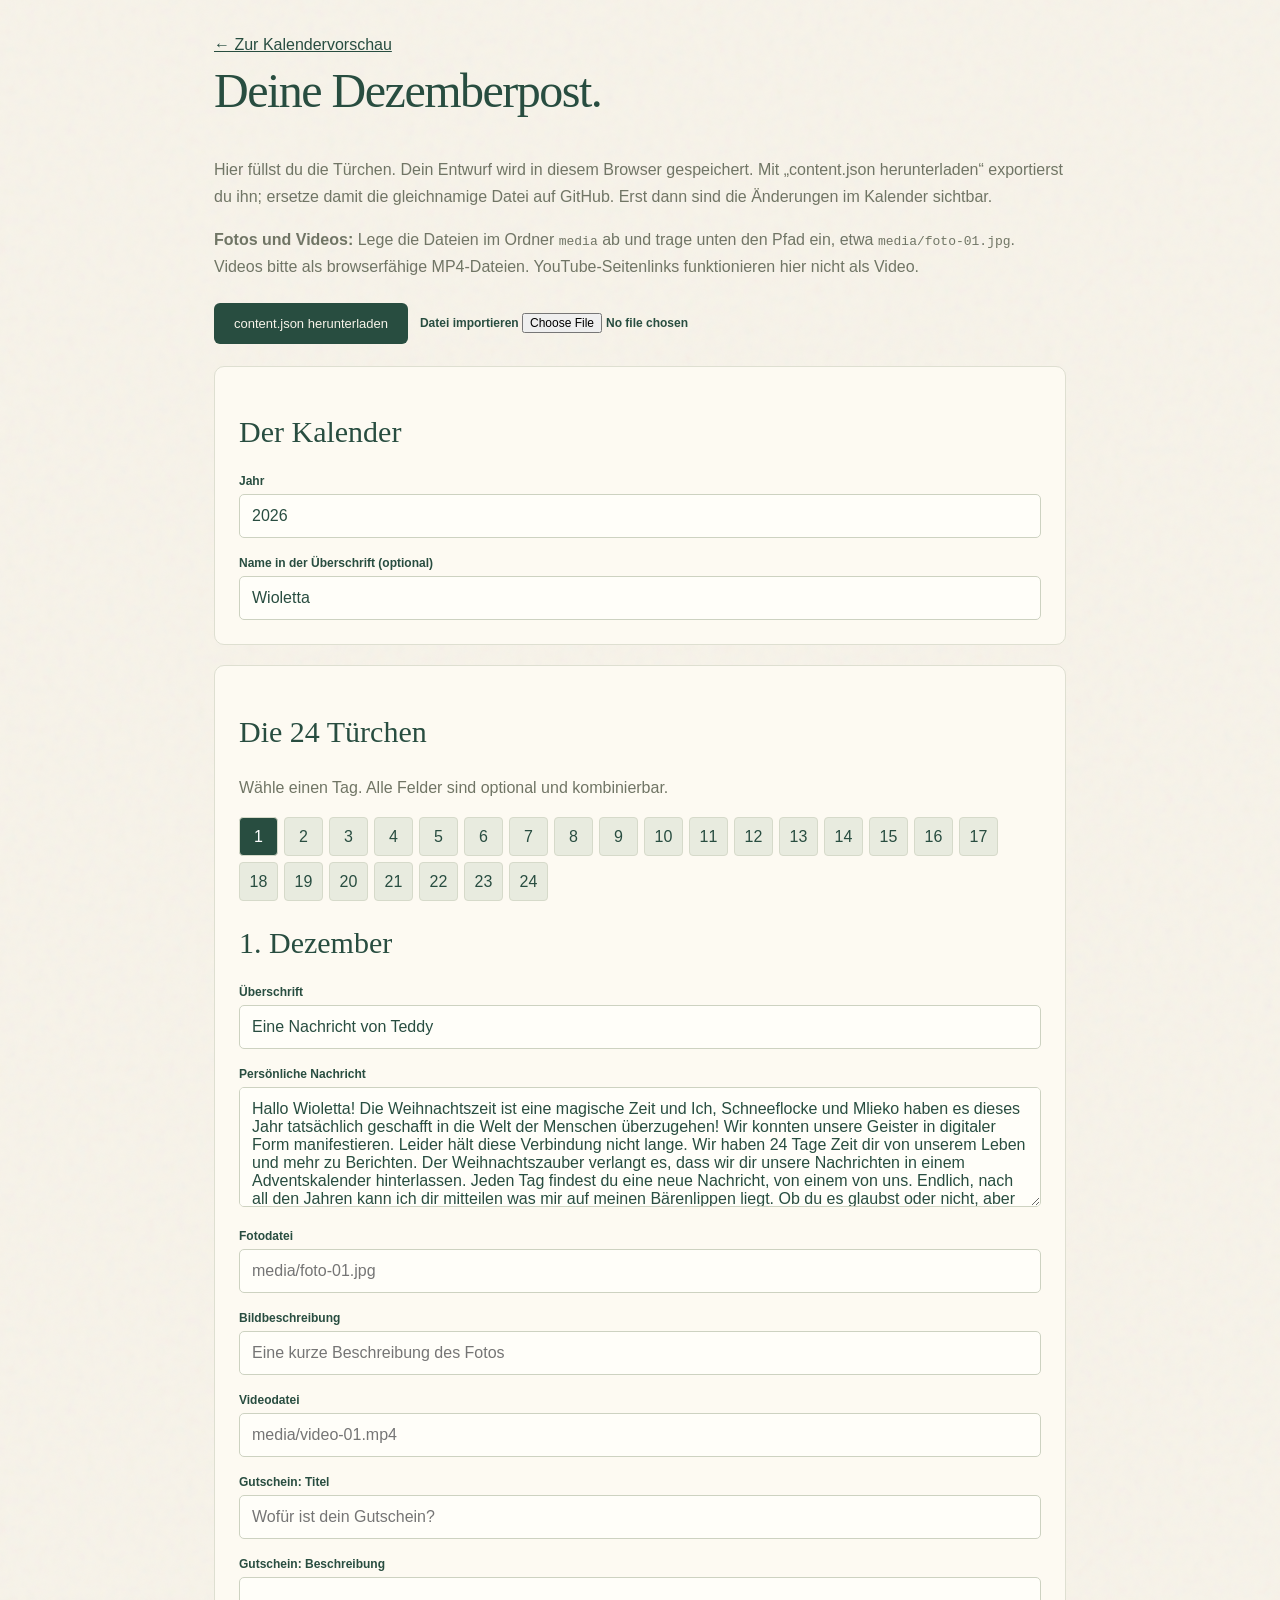
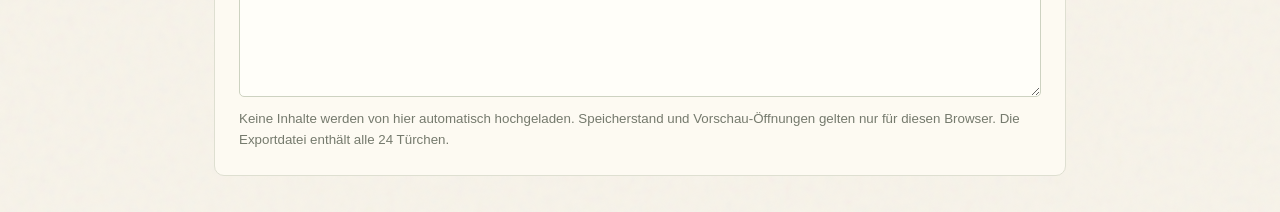
==== adventskalender/editor.html @ 85d95d6c "Add files via upload" ====
<!doctype html><html lang="de"><head><meta charset="utf-8"><meta name="viewport" content="width=device-width,initial-scale=1"><title>Inhalte bearbeiten · Dezemberpost</title><link rel="stylesheet" href="./style.css"><link rel="icon" href="./assets/icon.svg"><script src="./editor.js" defer></script></head><body><main class="editor"><a href="./?vorschau=1">← Zur Kalendervorschau</a><h1>Deine Dezemberpost.</h1><p>Hier füllst du die Türchen. Dein Entwurf wird in diesem Browser gespeichert. Mit „content.json herunterladen“ exportierst du ihn; ersetze damit die gleichnamige Datei auf GitHub. Erst dann sind die Änderungen im Kalender sichtbar.</p><p><strong>Fotos und Videos:</strong> Lege die Dateien im Ordner <code>media</code> ab und trage unten den Pfad ein, etwa <code>media/foto-01.jpg</code>. Videos bitte als browserfähige MP4-Dateien. YouTube-Seitenlinks funktionieren hier nicht als Video.</p><div class="editor-actions"><button class="primary-button" id="export">content.json herunterladen</button><label for="import" style="margin:0">Datei importieren <input id="import" type="file" accept="application/json,.json"></label><span id="status" class="saved" role="status"></span></div><section class="editor-panel"><h2>Der Kalender</h2><label for="year">Jahr</label><input id="year" required type="number" min="2000" max="2200"><label for="name">Name in der Überschrift (optional)</label><input id="name" placeholder="Ihr Name"><input id="greeting" type="hidden"></section><section class="editor-panel"><h2>Die 24 Türchen</h2><p>Wähle einen Tag. Alle Felder sind optional und kombinierbar.</p><nav class="editor-nav" id="day-nav" aria-label="Tag auswählen"></nav><h2 id="day-heading">1. Dezember</h2><label for="title">Überschrift</label><input id="title"><label for="text">Persönliche Nachricht</label><textarea id="text"></textarea><label for="image">Fotodatei</label><input id="image" placeholder="media/foto-01.jpg"><label for="imageAlt">Bildbeschreibung</label><input id="imageAlt" placeholder="Eine kurze Beschreibung des Fotos"><label for="video">Videodatei</label><input id="video" placeholder="media/video-01.mp4"><label for="voucherTitle">Gutschein: Titel</label><input id="voucherTitle" placeholder="Wofür ist dein Gutschein?"><label for="voucherDescription">Gutschein: Beschreibung</label><textarea id="voucherDescription"></textarea><small>Keine Inhalte werden von hier automatisch hochgeladen. Speicherstand und Vorschau-Öffnungen gelten nur für diesen Browser. Die Exportdatei enthält alle 24 Türchen.</small></section></main></body></html>
---- adventskalender/style.css ----
:root{--paper:#f7f3e9;--ink:#284d40;--muted:#7b8072;--red:#a84f40;--line:#dedfd1;--serif:Georgia,'Times New Roman',serif;font-family:Arial,Helvetica,sans-serif;color:var(--ink);background:var(--paper);font-synthesis:none}*{box-sizing:border-box}body{margin:0;background-image:url("data:image/svg+xml,%3Csvg viewBox='0 0 160 160' xmlns='http://www.w3.org/2000/svg'%3E%3Cfilter id='n'%3E%3CfeTurbulence type='fractalNoise' baseFrequency='.8' numOctaves='3' stitchTiles='stitch'/%3E%3C/filter%3E%3Cpath fill='%23908060' opacity='.045' filter='url(%23n)' d='M0 0h160v160H0z'/%3E%3C/svg%3E")}button,input,textarea,select{font:inherit}button,a{-webkit-tap-highlight-color:transparent}button{cursor:pointer}a{color:inherit}button:focus-visible,a:focus-visible,input:focus-visible,textarea:focus-visible,select:focus-visible{outline:3px solid #b77543;outline-offset:5px}[hidden]{display:none!important}.calendar-shell{max-width:920px;margin:auto;padding:35px 28px 30px}h1{font:400 clamp(34px,5.7vw,57px)/1.12 var(--serif);letter-spacing:-1.8px;text-align:center;margin:10px 0 38px}h1 em{font-weight:400;color:var(--red)}.doors{display:grid;grid-template-columns:repeat(6,minmax(0,1fr));gap:16px}.door{position:relative;border:1px solid #d7dbcb;border-radius:7px;background:#dbdfcd;color:var(--ink);min-width:0;aspect-ratio:1/.99;padding:0;perspective:650px;isolation:isolate;transition:box-shadow .2s}.door-leaf{position:absolute;inset:0;border-radius:6px;background:#edeedf;display:flex;flex-direction:column;align-items:center;justify-content:center;transform-origin:0 50%;z-index:2;backface-visibility:hidden}.door-leaf:before{content:'';position:absolute;inset:7px;border:1px solid currentColor;opacity:.16;border-radius:3px;pointer-events:none}.door-leaf:after{content:'';position:absolute;right:12px;top:50%;width:4px;height:4px;border-radius:50%;background:currentColor;opacity:.5}.door:nth-child(4n+2) .door-leaf{background:#e6e8dd}.door:nth-child(7n+3){color:#90533f;border-color:#dfcbb8}.door:nth-child(7n+3) .door-leaf{background:#eee1d5}.door:nth-child(8n+5) .door-leaf{background:#e5e8dc}.door:nth-child(6n){color:#f3edda;border-color:#284d40;background:#183c31}.door:nth-child(6n) .door-leaf{background:#284d40}.door:nth-child(11n){color:#f7eddf;border-color:#a85343;background:#743c31}.door:nth-child(11n) .door-leaf{background:#a85343}.door:hover{box-shadow:0 4px 12px #284d4018}.door .motif{font-size:20px;line-height:1;margin-bottom:8px;opacity:.65}.door .number{font:400 36px/1 var(--serif)}.door.locked .motif{opacity:.4}.door.today{box-shadow:0 0 0 2px var(--red);border-color:var(--paper)}.door-animal{position:absolute;bottom:-3px;right:-3px;width:43px;height:47px;z-index:3;pointer-events:none;transform-origin:50% 95%;filter:drop-shadow(0 2px 1px #263b2520)}.door:nth-child(2n) .door-animal{right:auto;left:-3px}.opened-mark{position:absolute;top:10px;right:12px;font-size:13px;z-index:3;pointer-events:none}.door.opening{z-index:5}.door.opening .door-animal{animation:animal-open 1.15s ease-in-out both}.door.opening .door-leaf{animation:door-swing 1.15s ease-in-out both}.door.scolding{z-index:5}.door.scolding .door-animal{animation:animal-scold .7s ease-in-out both}.door.scolding .door-leaf{animation:door-locked .7s ease-in-out both}.door-dialog{border:1px solid #dfdecd;border-radius:18px;background:var(--paper);color:var(--ink);padding:30px;width:min(480px,calc(100% - 30px));max-height:85dvh;box-shadow:0 24px 100px #0003;text-align:center}.door-dialog::backdrop{background:#17342ab0;backdrop-filter:blur(5px)}.eyebrow{font-size:10px;letter-spacing:2px;font-weight:700;line-height:1.6}.door-dialog h2{font:400 32px/1.2 var(--serif);margin:14px 0 18px}.door-dialog p{line-height:1.7;font-size:15px;white-space:pre-line}.close-button{position:absolute;right:12px;top:10px;border:0;background:transparent;color:var(--ink);font-size:28px;width:36px;height:36px}.empty-door{padding:0 0 8px}.empty-symbol{display:none}.empty-door p{color:#7b8072}.door-dialog img,.door-dialog video{display:block;width:100%;border-radius:8px;margin:20px 0}.door-dialog img.dialog-animal{width:115px;height:122px;border-radius:0;margin:14px auto 0}.voucher{padding:24px;border:1px dashed #a57a50;background:#efe7d5;border-radius:8px;margin-top:20px}.voucher h3{font:26px var(--serif)}.voucher button,.primary-button{border:0;border-radius:6px;background:var(--ink);color:var(--paper);padding:13px 20px;font-size:13px}.voucher button:disabled{opacity:.65;cursor:default}.error{color:#9a3d33}.editor{max-width:900px;padding:36px 24px;margin:auto}.editor h1{font-size:48px;letter-spacing:-1.5px;text-align:left}.editor h2{font:30px var(--serif)}.editor p{line-height:1.7;color:#707565}.editor-panel{border:1px solid var(--line);background:#fdfaf2;padding:24px;border-radius:10px;margin-top:20px}.editor label{display:block;font-size:12px;font-weight:700;margin:18px 0 6px}.editor input:not([type=file]),.editor textarea,.editor select{width:100%;padding:12px;border:1px solid #cdd2c1;border-radius:5px;background:#fffef9;color:var(--ink)}.editor textarea{min-height:120px;resize:vertical}.editor-actions{display:flex;gap:12px;flex-wrap:wrap;align-items:center;margin:22px 0}.editor-nav{display:flex;gap:6px;flex-wrap:wrap}.editor-nav button{width:39px;height:39px;background:#e8ebdf;border:1px solid #d6daca;color:var(--ink);border-radius:4px}.editor-nav button.active{background:var(--ink);color:white}.editor small{display:block;color:#757a6d;line-height:1.6;margin-top:7px}.saved{font-size:12px;color:var(--ink)}@keyframes animal-open{0%{transform:translate(0,0) rotate(0)}25%{transform:translate(-10px,-13px) rotate(-12deg) scale(1.25)}45%{transform:translate(-15px,-23px) rotate(9deg) scale(1.4)}65%{transform:translate(-8px,-20px) rotate(-7deg) scale(1.4)}100%{transform:translate(-8px,-20px) rotate(0) scale(1.4)}}@keyframes door-swing{0%,40%{transform:rotateY(0)}70%,100%{transform:rotateY(-108deg)}}@keyframes animal-scold{0%{transform:scale(1)}25%{transform:translateY(-13px) scale(1.4) rotate(-14deg)}45%{transform:translateY(-13px) scale(1.4) rotate(14deg)}65%{transform:translateY(-13px) scale(1.4) rotate(-12deg)}85%,100%{transform:translateY(-13px) scale(1.4)}}@keyframes door-locked{0%,30%,100%{transform:translateX(0)}40%,60%{transform:translateX(-3px)}50%,70%{transform:translateX(3px)}}@media(max-width:650px){.calendar-shell{padding:22px 18px 25px}h1{font-size:37px;letter-spacing:-1.2px;margin:8px 0 27px}.doors{grid-template-columns:repeat(3,minmax(0,1fr));gap:13px}.door{aspect-ratio:1/.88}.door .number{font-size:34px}.door .motif{font-size:17px;margin-bottom:6px}.door-animal{width:39px;height:43px}.door-dialog{padding:28px 23px}.door-dialog h2{font-size:29px}}@media(max-width:360px){h1{font-size:32px}.door-animal{width:34px;height:39px}.door .number{font-size:30px}.doors{gap:11px}}@media(prefers-reduced-motion:reduce){*,*:before,*:after{animation:none!important;transition:none!important;scroll-behavior:auto!important}}
/* The animal reaches for the handle, pulls the two-sided door around its centre,
   then lets go and celebrates. Both movements share one 2.45-second timeline. */
.calendar-app h1{font-size:clamp(30px,5.1vw,52px)}
.door-leaf{display:block;transform-style:preserve-3d;transform-origin:50% 50%;backface-visibility:visible;background:transparent!important}
.door-leaf:before,.door-leaf:after{display:none}
.door-front,.door-back{position:absolute;inset:0;border-radius:6px;backface-visibility:hidden;display:flex;flex-direction:column;align-items:center;justify-content:center;background:#edeedf}
.door-front:before,.door-back:before{content:'';position:absolute;inset:7px;border:1px solid currentColor;opacity:.16;border-radius:3px}
.door-front:after{content:'';position:absolute;right:10%;top:48%;width:7px;height:7px;border:1px solid currentColor;border-radius:50%;background:currentColor;box-shadow:0 1px 2px #0002;opacity:.65}
.door-back{transform:rotateY(180deg);font:36px var(--serif);background:#e2dfca}
.door:nth-child(4n+2) .door-front{background:#e6e8dd}.door:nth-child(7n+3) .door-front{background:#eee1d5}.door:nth-child(8n+5) .door-front{background:#e5e8dc}.door:nth-child(6n) .door-front{background:#284d40}.door:nth-child(6n) .door-back{background:#345f4e}.door:nth-child(11n) .door-front{background:#a85343}.door:nth-child(11n) .door-back{background:#b9725c}
.animal-rig{position:absolute;right:auto;left:var(--animal-start);bottom:-3px;--animal-width:43px;--animal-start:calc(100% - var(--animal-width) + 3px);width:var(--animal-width);height:47px;z-index:3;pointer-events:none;transform-origin:50% 88%;--fur:#fbf5e8;--outline:#423c32;--paw:#514c43}

.door:nth-child(2n) .animal-rig{right:auto;left:-3px}
.door .door-animal,.door:nth-child(2n) .door-animal{position:relative;inset:auto;width:100%;height:100%;z-index:1;transform:none;filter:drop-shadow(0 2px 1px #263b2520)}
.animal-arm{position:absolute;top:68%;height:25%;width:16%;background:var(--fur);border:1px solid var(--outline);border-radius:50% 50% 40% 40%;transform-origin:50% 15%;z-index:2;opacity:0}
.animal-arm:after{content:'';position:absolute;left:-8%;right:-8%;height:40%;bottom:-5%;background:var(--paw);border:1px solid var(--outline);border-radius:50%}
.arm-left{left:26%;transform:rotate(15deg)}.arm-right{right:23%;transform:rotate(-15deg)}
.door.opening{z-index:8}
.door.opening .door-animal{animation:animal-body-turn 2.45s ease-in-out both}
.door.opening .animal-rig{animation:animal-turn-door 2.45s ease-in-out both}
.door.opening .arm-left{animation:paw-reach-left 2.45s ease-in-out both}
.door.opening .arm-right{animation:paw-reach-right 2.45s ease-in-out both}
.door.opening .door-leaf{animation:door-turn-over 2.45s ease-in-out both}
.door.opening .door-front:after{animation:handle-turn 2.45s ease-in-out both}
@keyframes animal-turn-door{
  0%{left:var(--animal-start);bottom:-3px;transform:scale(1) rotate(0)}
  12%{left:65%;bottom:6%;transform:scale(1.15) rotate(-8deg)}
  24%{left:67%;bottom:20%;transform:scale(1.32) rotate(-13deg)}
  34%{left:66%;bottom:20%;transform:scale(1.32) rotate(5deg)}
  48%{left:45%;bottom:18%;transform:scale(1.32) rotate(15deg)}
  63%{left:8%;bottom:14%;transform:scale(1.32) rotate(20deg)}
  76%{left:-15%;bottom:10%;transform:scale(1.32) rotate(10deg)}
  84%{left:3%;bottom:6%;transform:scale(1.25) rotate(-8deg)}
  92%{left:15%;bottom:20%;transform:scale(1.25) rotate(5deg)}
  100%{left:20%;bottom:5%;transform:scale(1.25) rotate(0)}
}
@keyframes door-turn-over{0%,34%{transform:rotateY(0)}48%{transform:rotateY(-45deg)}63%{transform:rotateY(-100deg)}76%,100%{transform:rotateY(-172deg)}}
@keyframes animal-body-turn{0%,12%{transform:scaleX(1)}24%,34%{transform:scaleX(.7) rotate(-6deg)}48%{transform:scaleX(.85) rotate(4deg)}63%,76%{transform:scaleX(.7) rotate(5deg)}84%,100%{transform:scaleX(1)}}
@keyframes paw-reach-left{0%,12%{opacity:0;transform:rotate(15deg)}24%,34%{opacity:1;transform:rotate(105deg) scaleY(1.3)}48%{opacity:1;transform:rotate(65deg) scaleY(1.3)}63%,76%{opacity:1;transform:rotate(-45deg) scaleY(1.3)}84%{opacity:1;transform:rotate(145deg)}92%{opacity:1;transform:rotate(170deg)}100%{opacity:0;transform:rotate(15deg)}}
@keyframes paw-reach-right{0%,12%{opacity:0;transform:rotate(-15deg)}24%,34%{opacity:1;transform:rotate(70deg) scaleY(1.2)}48%{opacity:1;transform:rotate(45deg) scaleY(1.2)}63%,76%{opacity:1;transform:rotate(-65deg) scaleY(1.2)}84%{opacity:1;transform:rotate(-145deg)}92%{opacity:1;transform:rotate(-170deg)}100%{opacity:0;transform:rotate(-15deg)}}
@keyframes handle-turn{0%,24%{transform:scale(1)}30%,34%{transform:scale(.8,1.3)}40%,100%{transform:scale(1)}}
@media(max-width:650px){.calendar-app h1{font-size:clamp(26px,6.8vw,37px);letter-spacing:-1px}.animal-rig{--animal-width:39px;height:43px}}
@media(max-width:360px){.animal-rig{--animal-width:34px;height:39px}}

/* Left-side helpers take two small hops to the same exact starting point.
   The rest of the choreography waits for their arrival at the handle. */
.door:nth-child(2n).opening .animal-rig{animation-name:animal-hop-and-turn;animation-duration:3.1s}
.door:nth-child(2n).opening .door-animal,
.door:nth-child(2n).opening .arm-left,
.door:nth-child(2n).opening .arm-right,
.door:nth-child(2n).opening .door-leaf,
.door:nth-child(2n).opening .door-front:after{animation-delay:.65s}
@keyframes animal-hop-and-turn{
  0%{left:-3px;bottom:-3px;transform:scale(1) rotate(0)}
  5%{left:17%;bottom:12px;transform:scale(1) rotate(-9deg)}
  10%{left:32%;bottom:-3px;transform:scale(1) rotate(0)}
  15%{left:50%;bottom:12px;transform:scale(1) rotate(-9deg)}
  20.9677%{left:var(--animal-start);bottom:-3px;transform:scale(1) rotate(0)}
  30.4516%{left:65%;bottom:6%;transform:scale(1.15) rotate(-8deg)}
  39.9355%{left:67%;bottom:20%;transform:scale(1.32) rotate(-13deg)}
  47.8387%{left:66%;bottom:20%;transform:scale(1.32) rotate(5deg)}
  58.9032%{left:45%;bottom:18%;transform:scale(1.32) rotate(15deg)}
  70.7581%{left:8%;bottom:14%;transform:scale(1.32) rotate(20deg)}
  81.0323%{left:-15%;bottom:10%;transform:scale(1.32) rotate(10deg)}
  87.3548%{left:3%;bottom:6%;transform:scale(1.25) rotate(-8deg)}
  93.6774%{left:15%;bottom:20%;transform:scale(1.25) rotate(5deg)}
  100%{left:20%;bottom:5%;transform:scale(1.25) rotate(0)}
}
/* Personal plush companions. */
.animal-rig[data-animal=teddy]{--fur:#c9bb97;--outline:#665442;--paw:#ded2b2}
.animal-rig[data-animal=cow]{--fur:#f4f2e7;--outline:#665442;--paw:#d9c7a2}
.animal-rig[data-animal=snowflake]{--fur:#edf2ee;--outline:#a1b1a8;--paw:#edf2ee}
/* The reverse of a door identifies a past or already visited day at a glance. */
.door.opened .door-leaf{transform:rotateY(-180deg)}
.door.opened{border-style:dashed;border-color:#a8b29b}
.door.opened .door-back{box-shadow:inset 0 0 20px #fff3}
.door.opened .opened-mark{display:none}
.back-heart{font:22px var(--serif);opacity:.55;margin-bottom:3px}
.back-number{font:32px var(--serif)}
/* Little cottage doors: an arched frame, recessed wooden panels and brass hardware. */
.doors{gap:22px 19px}
.door{
  aspect-ratio:1/1.25;
  border:3px solid #d0c4a8;
  border-radius:48% 48% 6px 6px / 37% 37% 6px 6px;
  background:#384539;
  box-shadow:inset 0 0 0 2px #f4ecda,0 3px 0 #b8ac92,0 5px 9px #493e2714;
}
.door:nth-child(7n+3),.door:nth-child(6n),.door:nth-child(11n){border-color:#d0c4a8;background:#384539}
.door:after{content:'';position:absolute;bottom:-3px;left:-5px;right:-5px;height:5px;border:1px solid #b6a98e;background:linear-gradient(#e3d8bf,#c8b99b);border-radius:2px;z-index:2;pointer-events:none}
.door-leaf{inset:4px;border-radius:inherit}
.door-front,.door-back{
  border-radius:48% 48% 3px 3px / 37% 37% 3px 3px;
  border:1px solid #273b2938;
  box-shadow:inset 2px 2px 2px #ffffff70,inset -2px -2px 3px #23352625;
  background-image:repeating-linear-gradient(90deg,transparent 0 18%,#5e60360a 18% 19%,transparent 19% 20%);
}
.door-front:before{
  inset:13% 15% 39%;border:1px solid currentColor;
  border-radius:48% 48% 2px 2px / 48% 48% 2px 2px;opacity:.27;
  box-shadow:inset 1px 1px 2px #243c3526,1px 1px 0 #fff9;
}
.door-panel{position:absolute;left:15%;right:15%;top:69%;bottom:9%;border:1px solid currentColor;border-radius:2px;opacity:.25;box-shadow:inset 1px 1px 2px #243c3526,1px 1px 0 #fff9}
.door .motif{position:absolute;top:23%;font-size:17px;margin:0}
.door .number{position:absolute;top:40%;font-size:32px;text-shadow:0 1px 0 #fff3}
.door-front:after{display:none}
.door-handle{position:absolute;right:8%;top:55%;width:13px;height:4px;border:1px solid #9d7842;border-radius:3px;background:linear-gradient(#edd7a2,#b78b4a);box-shadow:0 2px 2px #162b2933;transform-origin:75% 50%}
.door-handle:before{content:'';position:absolute;right:0;top:-6px;width:5px;height:15px;border:1px solid #a1804d;border-radius:4px;background:linear-gradient(90deg,#f2dfb0,#b99257);z-index:-1}
.door-hinges{position:absolute;left:0;top:42%;width:4px;height:12px;background:linear-gradient(90deg,#94774c,#e5c78d,#ad8750);border:1px solid #9c8058;border-radius:2px;z-index:3;box-shadow:0 46px 0 -1px #bf9b62;pointer-events:none}
.door.opening .door-handle{animation:handle-turn 2.45s ease-in-out both}
.door:nth-child(2n).opening .door-handle{animation-delay:.65s}
.door.opened{border-style:solid;border-color:#bcb39c}
.door.opened .door-back{box-shadow:inset 2px 2px 3px #23352630,inset -1px -1px 1px #fff8;background-image:repeating-linear-gradient(90deg,transparent 0 24%,#384d3612 24% 25%);}
.door-back:before{inset:12% 14%;border-radius:48% 48% 2px 2px / 35% 35% 2px 2px;opacity:.25;box-shadow:inset 1px 1px 2px #243c3526}
.door.today{box-shadow:inset 0 0 0 2px #f4ecda,0 0 0 2px var(--red),0 4px 9px #493e2725;border-color:#e3d2b0}
.door:hover{box-shadow:inset 0 0 0 2px #f4ecda,0 3px 0 #b8ac92,0 6px 13px #493e2727}
@media(max-width:650px){.doors{gap:19px 14px}.door{aspect-ratio:1/1.2}.door .number{font-size:29px}.door .motif{font-size:15px}.door-hinges{box-shadow:0 34px 0 -1px #bf9b62}.door-handle{width:11px}}
@media(max-width:360px){.door .number{font-size:26px}.doors{gap:17px 12px}}
/* An opened door stays a little ajar: the frame reveals a dark gap on the right. */
.door.opened .door-leaf{transform:rotateY(-155deg)}
.door.opened{background:linear-gradient(90deg,#53604a,#273c30 65%,#182a21);box-shadow:inset 0 0 0 2px #eee5d0,0 3px 0 #b8ac92,0 5px 9px #493e2714}
.door.opened:nth-child(6n),.door.opened:nth-child(11n),.door.opened:nth-child(7n+3){background:linear-gradient(90deg,#53604a,#273c30 65%,#182a21)}

.door.opened .door-back{box-shadow:inset 2px 2px 3px #23352630,inset -1px -1px 1px #fff8,3px 1px 3px #15271e66}
/* Letters keep their original words and give the plush sender room to come alive. */
.door-dialog{width:min(560px,calc(100% - 30px));scrollbar-width:thin;scrollbar-color:#bac3ae transparent;overscroll-behavior:contain}
.door-dialog .dialog-animal{animation:letter-arrival .6s ease-out both}
.door-dialog h2{font-size:29px}
.door-dialog p.letter-text{text-align:left;font-size:16px;line-height:1.85;color:#3e5148;margin:24px 0 8px;white-space:pre-wrap;overflow-wrap:anywhere}
.door-dialog img.dialog-animal{width:140px;height:148px;margin:12px auto 0}
.close-button{z-index:5;background:var(--paper);border-radius:50%}
@keyframes letter-arrival{from{opacity:0;transform:translateY(9px) scale(.96)}to{opacity:1;transform:translateY(0) scale(1)}}
@media(max-width:650px){.door-dialog{padding:28px 24px}.door-dialog h2{font-size:25px}.door-dialog p.letter-text{font-size:15px;line-height:1.8}.door-dialog img.dialog-animal{width:126px;height:133px}}
/* Keep the close button available while a longer letter scrolls underneath. */
.door-dialog{padding:0;overflow:hidden}
#door-content{max-height:calc(85dvh - 2px);overflow-y:auto;overscroll-behavior:contain;padding:30px;scrollbar-width:thin;scrollbar-color:#bac3ae transparent}
@media(max-width:650px){.door-dialog{padding:0}#door-content{padding:28px 24px}}
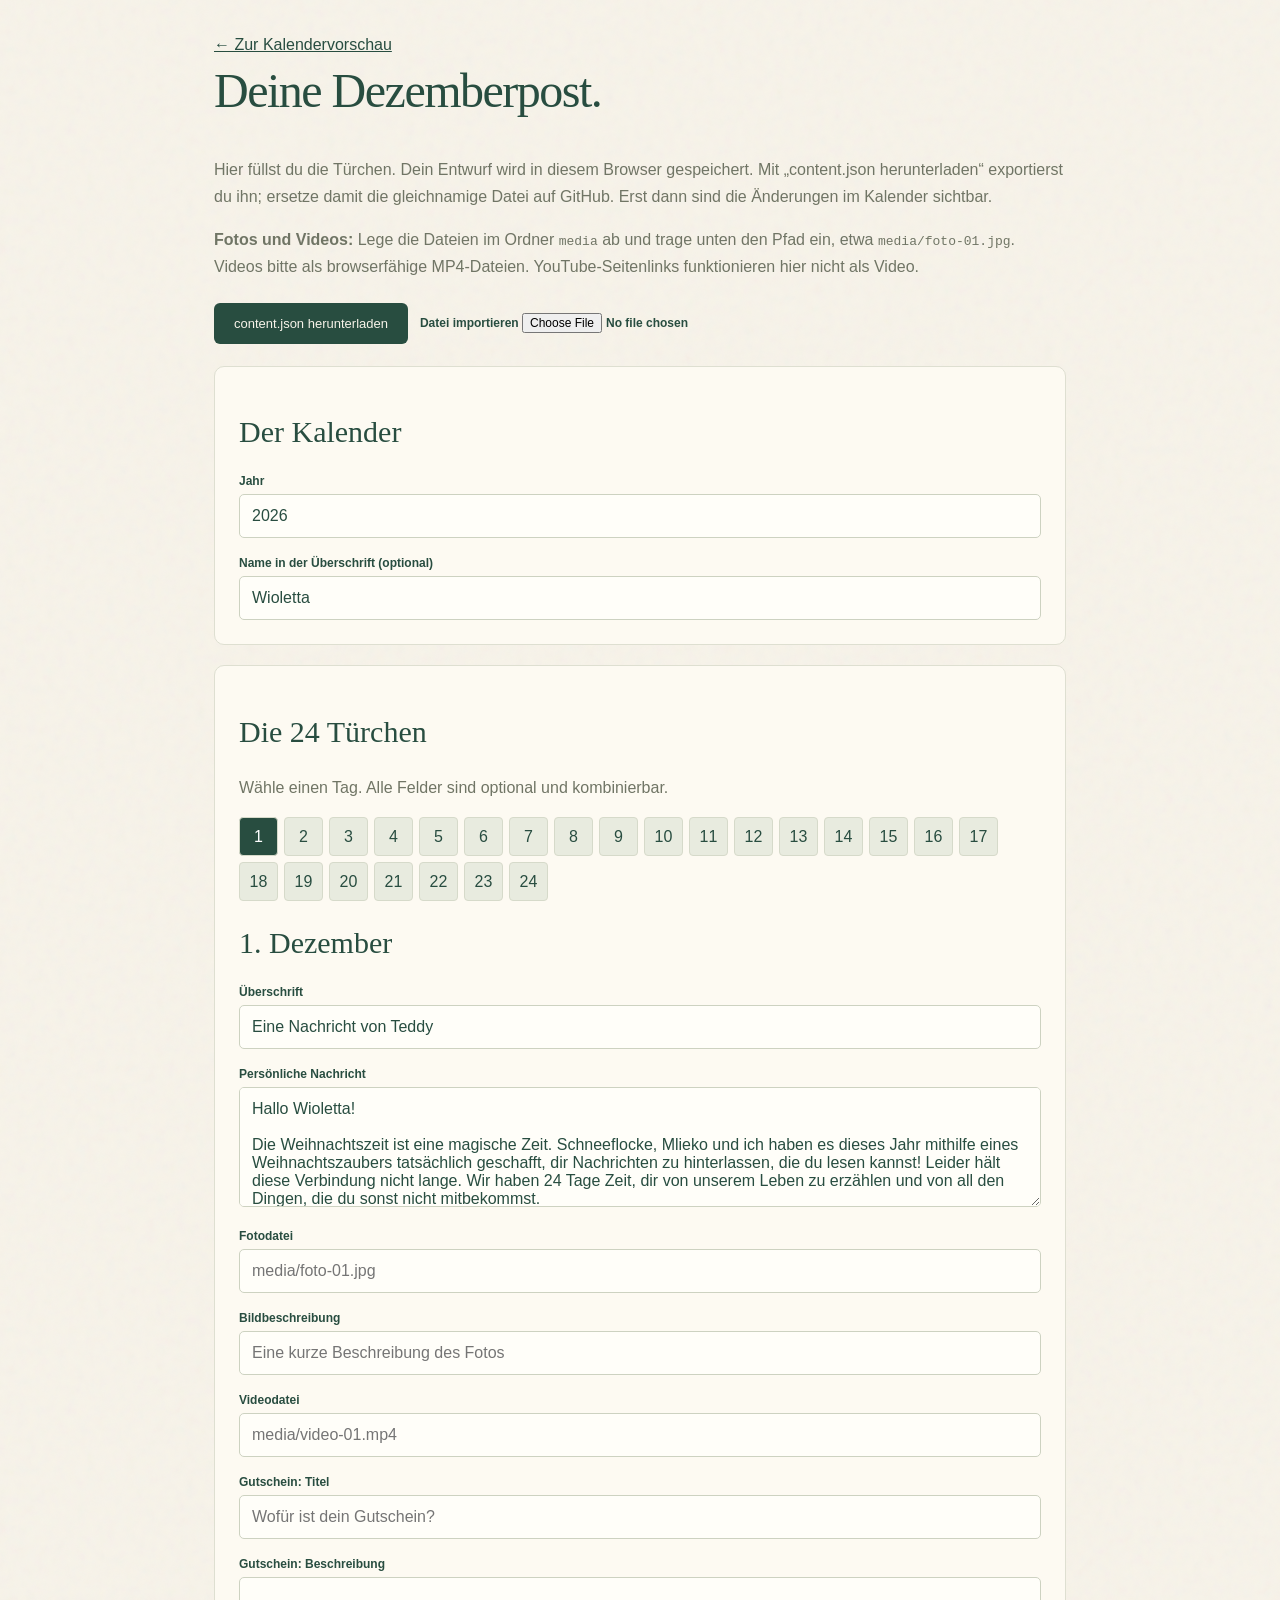
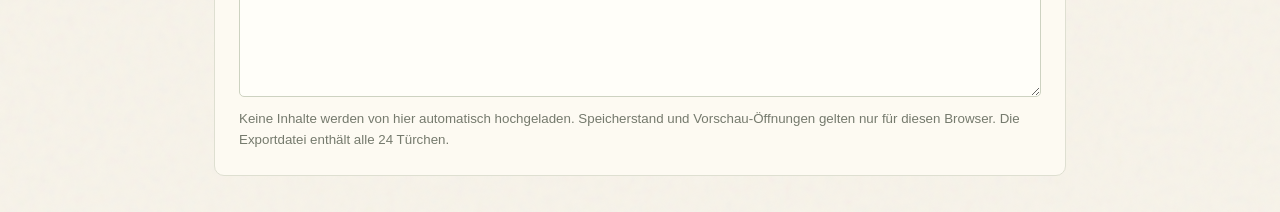
==== commit ead6c08e: "Complete Christmas Eve with three plush companions and Felix farewell letter" ====
--- a/adventskalender/editor.html
+++ b/adventskalender/editor.html
@@ -1 +1 @@
-<!doctype html><html lang="de"><head><meta charset="utf-8"><meta name="viewport" content="width=device-width,initial-scale=1"><title>Inhalte bearbeiten · Dezemberpost</title><link rel="stylesheet" href="./style.css"><link rel="icon" href="./assets/icon.svg"><script src="./editor.js" defer></script></head><body><main class="editor"><a href="./?vorschau=1">← Zur Kalendervorschau</a><h1>Deine Dezemberpost.</h1><p>Hier füllst du die Türchen. Dein Entwurf wird in diesem Browser gespeichert. Mit „content.json herunterladen“ exportierst du ihn; ersetze damit die gleichnamige Datei auf GitHub. Erst dann sind die Änderungen im Kalender sichtbar.</p><p><strong>Fotos und Videos:</strong> Lege die Dateien im Ordner <code>media</code> ab und trage unten den Pfad ein, etwa <code>media/foto-01.jpg</code>. Videos bitte als browserfähige MP4-Dateien. YouTube-Seitenlinks funktionieren hier nicht als Video.</p><div class="editor-actions"><button class="primary-button" id="export">content.json herunterladen</button><label for="import" style="margin:0">Datei importieren <input id="import" type="file" accept="application/json,.json"></label><span id="status" class="saved" role="status"></span></div><section class="editor-panel"><h2>Der Kalender</h2><label for="year">Jahr</label><input id="year" required type="number" min="2000" max="2200"><label for="name">Name in der Überschrift (optional)</label><input id="name" placeholder="Ihr Name"><input id="greeting" type="hidden"></section><section class="editor-panel"><h2>Die 24 Türchen</h2><p>Wähle einen Tag. Alle Felder sind optional und kombinierbar.</p><nav class="editor-nav" id="day-nav" aria-label="Tag auswählen"></nav><h2 id="day-heading">1. Dezember</h2><label for="title">Überschrift</label><input id="title"><label for="text">Persönliche Nachricht</label><textarea id="text"></textarea><label for="image">Fotodatei</label><input id="image" placeholder="media/foto-01.jpg"><label for="imageAlt">Bildbeschreibung</label><input id="imageAlt" placeholder="Eine kurze Beschreibung des Fotos"><label for="video">Videodatei</label><input id="video" placeholder="media/video-01.mp4"><label for="voucherTitle">Gutschein: Titel</label><input id="voucherTitle" placeholder="Wofür ist dein Gutschein?"><label for="voucherDescription">Gutschein: Beschreibung</label><textarea id="voucherDescription"></textarea><small>Keine Inhalte werden von hier automatisch hochgeladen. Speicherstand und Vorschau-Öffnungen gelten nur für diesen Browser. Die Exportdatei enthält alle 24 Türchen.</small></section></main></body></html>
+<!doctype html><html lang="de"><head><meta charset="utf-8"><meta name="viewport" content="width=device-width,initial-scale=1"><title>Inhalte bearbeiten · Dezemberpost</title><link rel="stylesheet" href="./style.css"><link rel="icon" href="./assets/icon.svg"><script src="./editor.js" defer></script></head><body><main class="editor"><a href="./?vorschau=1">← Zur Kalendervorschau</a><h1>Deine Dezemberpost.</h1><p>Hier füllst du die Türchen. Dein Entwurf wird in diesem Browser gespeichert. Mit „content.json herunterladen“ exportierst du ihn; ersetze damit die gleichnamige Datei auf GitHub. Erst dann sind die Änderungen im Kalender sichtbar.</p><p><strong>Fotos und Videos:</strong> Lege die Dateien im Ordner <code>media</code> ab und trage unten den Pfad ein, etwa <code>media/foto-01.jpg</code>. Videos bitte als browserfähige MP4-Dateien. YouTube-Seitenlinks funktionieren hier nicht als Video.</p><div class="editor-actions"><button class="primary-button" id="export">content.json herunterladen</button><label for="import" style="margin:0">Datei importieren <input id="import" type="file" accept="application/json,.json"></label><span id="status" class="saved" role="status"></span></div><section class="editor-panel"><h2>Der Kalender</h2><label for="year">Jahr</label><input id="year" required type="number" min="2000" max="2200"><label for="name">Name in der Überschrift (optional)</label><input id="name" placeholder="Ihr Name"><input id="greeting" type="hidden"></section><section class="editor-panel"><h2>Die 24 Türchen</h2><p>Wähle einen Tag. Alle Felder sind optional und kombinierbar.</p><nav class="editor-nav" id="day-nav" aria-label="Tag auswählen"></nav><h2 id="day-heading">1. Dezember</h2><label for="title">Überschrift</label><input id="title"><label for="text">Persönliche Nachricht</label><textarea id="text"></textarea><div id="personal-fields" hidden><label for="personalText">24. Dezember: Worte von Felix unter seiner Figur</label><textarea id="personalText"></textarea></div><label for="image">Fotodatei</label><input id="image" placeholder="media/foto-01.jpg"><label for="imageAlt">Bildbeschreibung</label><input id="imageAlt" placeholder="Eine kurze Beschreibung des Fotos"><label for="video">Videodatei</label><input id="video" placeholder="media/video-01.mp4"><label for="voucherTitle">Gutschein: Titel</label><input id="voucherTitle" placeholder="Wofür ist dein Gutschein?"><label for="voucherDescription">Gutschein: Beschreibung</label><textarea id="voucherDescription"></textarea><small>Keine Inhalte werden von hier automatisch hochgeladen. Speicherstand und Vorschau-Öffnungen gelten nur für diesen Browser. Die Exportdatei enthält alle 24 Türchen.</small></section></main></body></html>
--- a/adventskalender/style.css
+++ b/adventskalender/style.css
@@ -136,3 +136,21 @@
 .door-dialog{padding:0;overflow:hidden}
 #door-content{max-height:calc(85dvh - 2px);overflow-y:auto;overscroll-behavior:contain;padding:30px;scrollbar-width:thin;scrollbar-color:#bac3ae transparent}
 @media(max-width:650px){.door-dialog{padding:0}#door-content{padding:28px 24px}}
+/* Christmas Eve: the three friends open the last door together. */
+.door.finale-door .animal-rig{width:34%;max-width:48px;height:auto;aspect-ratio:180/190;left:0;bottom:-4px;--animal-start:0}
+.door.finale-door .animal-rig[data-animal=cow]{left:33%;--animal-start:33%}
+.door.finale-door .animal-rig[data-animal=snowflake]{left:66%;--animal-start:66%}
+.door.finale-door.opening .animal-rig{animation:finale-helper 3.4s ease-in-out both}
+.door.finale-door.opening .door-animal{animation:finale-body 3.4s ease-in-out both;animation-delay:0s}
+.door.finale-door.opening .arm-left,.door.finale-door.opening .arm-right{animation-duration:3.4s;animation-delay:0s}
+.door.finale-door.opening .door-leaf{animation:finale-door-turn 3.4s ease-in-out both;animation-delay:0s}
+.door.finale-door.opening .door-handle{animation-duration:3.4s;animation-delay:0s}
+@keyframes finale-helper{0%{transform:translate(0,0) rotate(0)}18%{transform:translate(0,-5px) rotate(-5deg)}34%{transform:translate(0,-13px) rotate(5deg)}55%{transform:translate(-9px,-12px) rotate(12deg)}78%{transform:translate(-15px,-8px) rotate(5deg)}90%{transform:translate(-4px,-16px) rotate(-4deg)}100%{transform:translate(0,0) rotate(0)}}
+@keyframes finale-body{0%,15%,90%,100%{transform:scaleX(1)}32%,75%{transform:scaleX(.78) rotate(-5deg)}}
+@keyframes finale-door-turn{0%,34%{transform:rotateY(0)}55%{transform:rotateY(-65deg)}78%,100%{transform:rotateY(-155deg)}}
+.dialog-companions{display:flex;align-items:flex-end;justify-content:center;gap:2px;margin:18px auto 0;max-width:360px}
+.door-dialog .dialog-companions img.dialog-animal{width:32%;height:auto;aspect-ratio:180/190;margin:0;min-width:0}
+.personal-letter{margin-top:38px;padding-top:16px}
+.door-dialog img.felix-avatar{width:148px;height:173px;object-fit:contain;margin:0 auto;border-radius:0}
+.personal-letter h3{font:400 24px/1.3 var(--serif);margin:10px 0 0}
+@media(prefers-reduced-motion:reduce){.door.finale-door.opening .animal-rig,.door.finale-door.opening .door-animal,.door.finale-door.opening .door-leaf{animation:none!important}}
